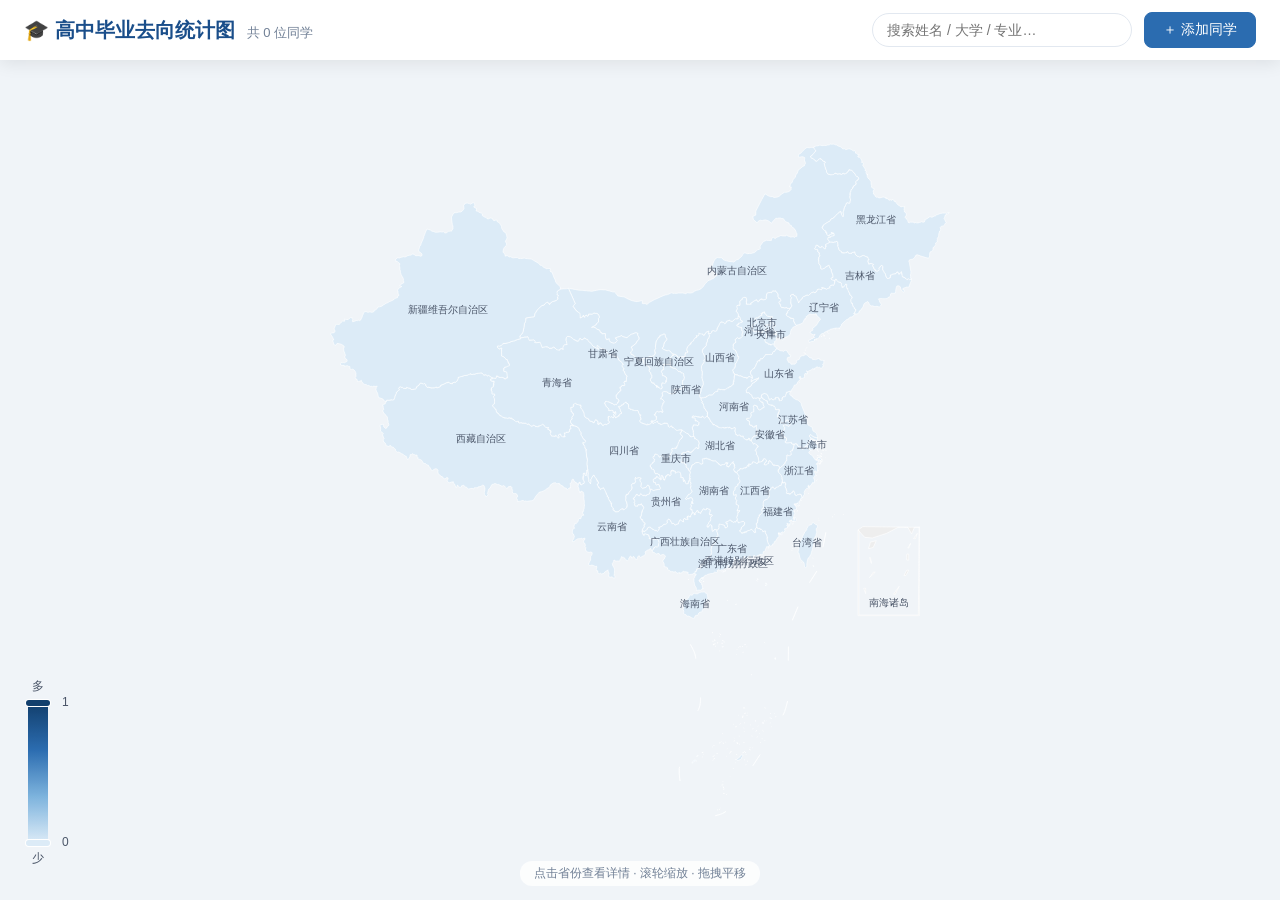
==== graduation/index.html @ b3c22d7d "Add files via upload" ====
<!DOCTYPE html>
<html lang="zh-CN">
<head>
  <meta charset="UTF-8">
  <meta name="viewport" content="width=device-width, initial-scale=1.0">
  <title>高中毕业去向统计图</title>
  <link rel="stylesheet" href="css/style.css">
</head>
<body>
  <header class="header">
    <div class="header-left">
      <h1>🎓 高中毕业去向统计图</h1>
      <span id="totalCount" class="total-count"></span>
    </div>
    <div class="header-right">
      <div class="search-box">
        <input type="text" id="searchInput" placeholder="搜索姓名 / 大学 / 专业…" autocomplete="off">
        <div id="searchResults" class="search-results hidden"></div>
      </div>
      <button id="addBtn" class="btn btn-primary">＋ 添加同学</button>
    </div>
  </header>

  <main class="map-container">
    <div id="mapToolbar" class="map-toolbar hidden">
      <button id="backBtn" class="btn">← 返回全国地图</button>
      <span id="provinceTitle" class="province-title"></span>
    </div>
    <div id="map"></div>
    <div id="cityPopup" class="city-popup hidden"></div>
    <div id="mapHint" class="map-hint">点击省份查看详情 · 滚轮缩放 · 拖拽平移</div>
  </main>

  <!-- 同学详情弹窗 -->
  <div id="detailModal" class="modal-mask hidden">
    <div class="modal">
      <div class="modal-header">
        <h2>同学资料</h2>
        <button class="modal-close" data-close="detailModal">×</button>
      </div>
      <div class="modal-body">
        <dl class="detail-list">
          <div class="detail-item"><dt>姓名</dt><dd id="dName"></dd></div>
          <div class="detail-item"><dt>录取大学</dt><dd id="dUniversity"></dd></div>
          <div class="detail-item"><dt>录取专业</dt><dd id="dMajor"></dd></div>
          <div class="detail-item"><dt>省市</dt><dd id="dRegion"></dd></div>
          <div class="detail-item"><dt>微信号</dt><dd id="dWechat"></dd></div>
          <div class="detail-item"><dt>QQ号</dt><dd id="dQq"></dd></div>
          <div class="detail-item"><dt>电话号码</dt><dd id="dPhone"></dd></div>
        </dl>
      </div>
    </div>
  </div>

  <!-- 添加同学弹窗 -->
  <div id="addModal" class="modal-mask hidden">
    <div class="modal">
      <div class="modal-header">
        <h2>添加同学</h2>
        <button class="modal-close" data-close="addModal">×</button>
      </div>
      <div class="modal-body">
        <form id="addForm" novalidate>
          <label class="form-field">
            <span>姓名 <em>*</em></span>
            <input type="text" name="name" required maxlength="20">
          </label>
          <label class="form-field">
            <span>录取大学 <em>*</em></span>
            <input type="text" name="university" required maxlength="40">
          </label>
          <label class="form-field">
            <span>录取专业 <em>*</em></span>
            <input type="text" name="major" required maxlength="40">
          </label>
          <div class="form-row">
            <label class="form-field">
              <span>省份 <em>*</em></span>
              <select name="province" required>
                <option value="">请选择省份</option>
              </select>
            </label>
            <label class="form-field">
              <span>城市 <em>*</em></span>
              <select name="city" required disabled>
                <option value="">请先选择省份</option>
              </select>
            </label>
          </div>
          <label class="form-field">
            <span>微信号</span>
            <input type="text" name="wechat" maxlength="40">
          </label>
          <label class="form-field">
            <span>QQ号</span>
            <input type="text" name="qq" maxlength="15" inputmode="numeric">
          </label>
          <label class="form-field">
            <span>电话号码</span>
            <input type="text" name="phone" maxlength="20" inputmode="tel">
          </label>
          <div class="form-actions">
            <button type="button" class="btn" data-close="addModal">取消</button>
            <button type="submit" class="btn btn-primary">保存</button>
          </div>
        </form>
      </div>
    </div>
  </div>

  <div id="toast" class="toast hidden"></div>

  <script src="libs/echarts.min.js"></script>
  <script src="js/data.js"></script>
  <script src="js/map.js"></script>
  <script src="js/ui.js"></script>
  <script src="js/main.js"></script>
</body>
</html>
---- graduation/css/style.css ----
/* ===== 全局 ===== */
* {
  margin: 0;
  padding: 0;
  box-sizing: border-box;
}

:root {
  --primary: #2b6cb0;
  --primary-dark: #1a4e8a;
  --accent: #e53e3e;
  --bg: #f0f4f8;
  --card: #ffffff;
  --text: #2d3748;
  --text-light: #718096;
  --border: #e2e8f0;
  --shadow: 0 4px 16px rgba(0, 0, 0, 0.08);
}

body {
  font-family: "Microsoft YaHei", "PingFang SC", "Segoe UI", sans-serif;
  background: var(--bg);
  color: var(--text);
  height: 100vh;
  display: flex;
  flex-direction: column;
  overflow: hidden;
}

.hidden {
  display: none !important;
}

/* ===== 顶部栏 ===== */
.header {
  display: flex;
  align-items: center;
  justify-content: space-between;
  padding: 12px 24px;
  background: var(--card);
  box-shadow: var(--shadow);
  z-index: 10;
  flex-wrap: wrap;
  gap: 10px;
}

.header-left {
  display: flex;
  align-items: baseline;
  gap: 12px;
}

.header h1 {
  font-size: 20px;
  font-weight: 600;
  color: var(--primary-dark);
}

.total-count {
  font-size: 13px;
  color: var(--text-light);
}

.header-right {
  display: flex;
  align-items: center;
  gap: 12px;
}

/* ===== 搜索框 ===== */
.search-box {
  position: relative;
}

#searchInput {
  width: 260px;
  padding: 8px 14px;
  border: 1px solid var(--border);
  border-radius: 20px;
  font-size: 14px;
  outline: none;
  transition: border-color 0.2s, box-shadow 0.2s;
}

#searchInput:focus {
  border-color: var(--primary);
  box-shadow: 0 0 0 3px rgba(43, 108, 176, 0.15);
}

.search-results {
  position: absolute;
  top: calc(100% + 6px);
  left: 0;
  right: 0;
  max-height: 320px;
  overflow-y: auto;
  background: var(--card);
  border: 1px solid var(--border);
  border-radius: 10px;
  box-shadow: var(--shadow);
  z-index: 100;
}

.search-result-item {
  padding: 10px 14px;
  cursor: pointer;
  border-bottom: 1px solid var(--border);
  transition: background 0.15s;
}

.search-result-item:last-child {
  border-bottom: none;
}

.search-result-item:hover {
  background: #ebf4fc;
}

.search-result-item .sri-name {
  font-weight: 600;
  font-size: 14px;
}

.search-result-item .sri-info {
  font-size: 12px;
  color: var(--text-light);
  margin-top: 2px;
}

.search-empty {
  padding: 14px;
  text-align: center;
  color: var(--text-light);
  font-size: 13px;
}

/* ===== 按钮 ===== */
.btn {
  padding: 8px 18px;
  border: 1px solid var(--border);
  border-radius: 8px;
  background: var(--card);
  color: var(--text);
  font-size: 14px;
  cursor: pointer;
  transition: all 0.2s;
}

.btn:hover {
  border-color: var(--primary);
  color: var(--primary);
}

.btn-primary {
  background: var(--primary);
  border-color: var(--primary);
  color: #fff;
}

.btn-primary:hover {
  background: var(--primary-dark);
  color: #fff;
}

/* ===== 地图区 ===== */
.map-container {
  position: relative;
  flex: 1;
  min-height: 0;
}

#map {
  width: 100%;
  height: 100%;
}

.map-toolbar {
  position: absolute;
  top: 16px;
  left: 20px;
  z-index: 20;
  display: flex;
  align-items: center;
  gap: 14px;
}

.province-title {
  font-size: 18px;
  font-weight: 600;
  color: var(--primary-dark);
  text-shadow: 0 1px 3px rgba(255, 255, 255, 0.9);
}

.map-hint {
  position: absolute;
  bottom: 14px;
  left: 50%;
  transform: translateX(-50%);
  font-size: 12px;
  color: var(--text-light);
  background: rgba(255, 255, 255, 0.8);
  padding: 4px 14px;
  border-radius: 12px;
  pointer-events: none;
}

/* ===== 同市同学浮层(大头针旁) ===== */
.city-popup {
  position: absolute;
  z-index: 30;
  background: var(--card);
  border: 1px solid var(--border);
  border-radius: 10px;
  box-shadow: var(--shadow);
  padding: 10px 12px;
  min-width: 130px;
  max-width: 260px;
}

/* ===== 地图 tooltip(同市同学列表) ===== */
.tip-city {
  font-weight: 600;
  font-size: 13px;
  padding-bottom: 6px;
  border-bottom: 1px solid var(--border);
  margin-bottom: 6px;
  color: var(--primary-dark);
}

.tip-list {
  max-height: 180px;
  overflow-y: auto;
  min-width: 110px;
}

.tip-student {
  padding: 5px 8px;
  border-radius: 5px;
  cursor: pointer;
  font-size: 13px;
  transition: background 0.15s;
  white-space: nowrap;
}

.tip-student:hover {
  background: #ebf4fc;
  color: var(--primary);
}

.tip-student .tip-uni {
  font-size: 11px;
  color: var(--text-light);
  margin-left: 6px;
}

/* ===== 弹窗 ===== */
.modal-mask {
  position: fixed;
  inset: 0;
  background: rgba(0, 0, 0, 0.45);
  display: flex;
  align-items: center;
  justify-content: center;
  z-index: 1000;
}

.modal {
  background: var(--card);
  border-radius: 12px;
  width: 440px;
  max-width: 92vw;
  max-height: 88vh;
  overflow-y: auto;
  box-shadow: 0 12px 40px rgba(0, 0, 0, 0.2);
  animation: modalIn 0.2s ease-out;
}

@keyframes modalIn {
  from {
    opacity: 0;
    transform: translateY(-14px) scale(0.97);
  }
  to {
    opacity: 1;
    transform: none;
  }
}

.modal-header {
  display: flex;
  align-items: center;
  justify-content: space-between;
  padding: 16px 22px;
  border-bottom: 1px solid var(--border);
}

.modal-header h2 {
  font-size: 17px;
  color: var(--primary-dark);
}

.modal-close {
  border: none;
  background: none;
  font-size: 24px;
  line-height: 1;
  cursor: pointer;
  color: var(--text-light);
}

.modal-close:hover {
  color: var(--accent);
}

.modal-body {
  padding: 20px 22px;
}

/* ===== 详情列表 ===== */
.detail-list .detail-item {
  display: flex;
  padding: 10px 0;
  border-bottom: 1px dashed var(--border);
}

.detail-list .detail-item:last-child {
  border-bottom: none;
}

.detail-list dt {
  width: 90px;
  flex-shrink: 0;
  color: var(--text-light);
  font-size: 14px;
}

.detail-list dd {
  font-size: 14px;
  word-break: break-all;
}

/* ===== 表单 ===== */
.form-field {
  display: block;
  margin-bottom: 14px;
}

.form-field span {
  display: block;
  font-size: 13px;
  color: var(--text-light);
  margin-bottom: 5px;
}

.form-field em {
  color: var(--accent);
  font-style: normal;
}

.form-field input,
.form-field select {
  width: 100%;
  padding: 8px 12px;
  border: 1px solid var(--border);
  border-radius: 8px;
  font-size: 14px;
  outline: none;
  background: #fff;
  transition: border-color 0.2s, box-shadow 0.2s;
}

.form-field input:focus,
.form-field select:focus {
  border-color: var(--primary);
  box-shadow: 0 0 0 3px rgba(43, 108, 176, 0.12);
}

.form-field input.invalid,
.form-field select.invalid {
  border-color: var(--accent);
}

.form-row {
  display: flex;
  gap: 12px;
}

.form-row .form-field {
  flex: 1;
}

.form-actions {
  display: flex;
  justify-content: flex-end;
  gap: 10px;
  margin-top: 6px;
}

/* ===== Toast ===== */
.toast {
  position: fixed;
  top: 70px;
  left: 50%;
  transform: translateX(-50%);
  background: rgba(45, 55, 72, 0.92);
  color: #fff;
  padding: 10px 22px;
  border-radius: 8px;
  font-size: 14px;
  z-index: 2000;
  animation: toastIn 0.25s ease-out;
  max-width: 80vw;
}

.toast.error {
  background: rgba(197, 48, 48, 0.95);
}

@keyframes toastIn {
  from {
    opacity: 0;
    transform: translate(-50%, -8px);
  }
  to {
    opacity: 1;
    transform: translate(-50%, 0);
  }
}

/* ===== 响应式 ===== */
@media (max-width: 640px) {
  .header h1 {
    font-size: 16px;
  }

  #searchInput {
    width: 160px;
  }

  .form-row {
    flex-direction: column;
    gap: 0;
  }
}
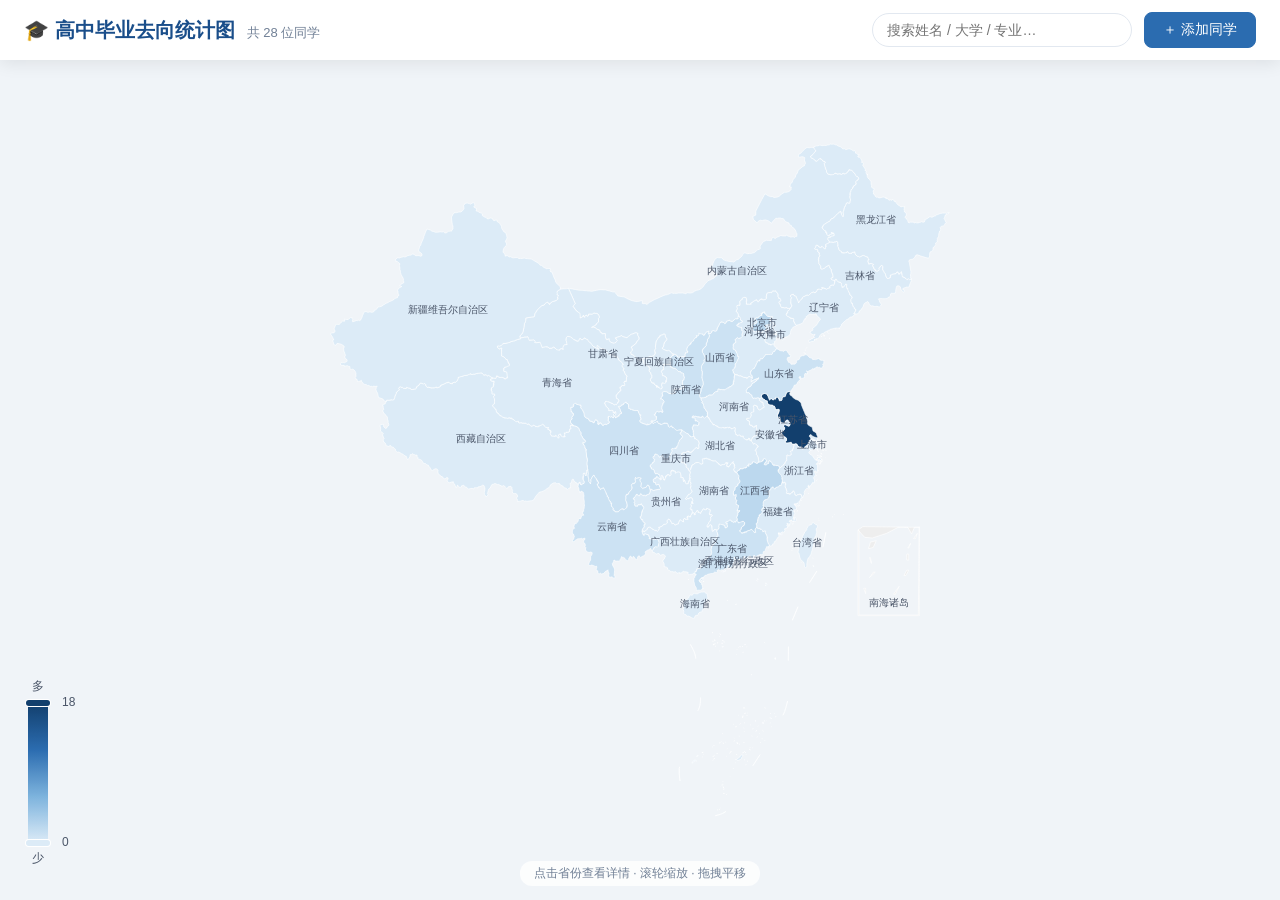
==== commit 370d4a79: "Add files via upload" ====
--- a/graduation/index.html
+++ b/graduation/index.html
@@ -108,6 +108,24 @@
     </div>
   </div>
 
+  <!-- 导出 JSON 弹窗（复制给小白） -->
+  <div id="exportModal" class="modal-mask hidden">
+    <div class="modal modal-export">
+      <div class="modal-header">
+        <h2>📋 复制给小白</h2>
+        <button class="modal-close" data-close="exportModal">×</button>
+      </div>
+      <div class="modal-body">
+        <p class="export-hint">将下方 JSON 复制发送给小白，由小白添加到 data.json：</p>
+        <textarea id="exportJson" class="export-textarea" readonly rows="8"></textarea>
+        <div class="form-actions">
+          <button type="button" class="btn" data-close="exportModal">关闭</button>
+          <button id="copyBtn" class="btn btn-primary">📋 一键复制</button>
+        </div>
+      </div>
+    </div>
+  </div>
+
   <div id="toast" class="toast hidden"></div>
 
   <script src="libs/echarts.min.js"></script>
--- a/graduation/css/style.css
+++ b/graduation/css/style.css
@@ -427,6 +427,33 @@
   }
 }
 
+/* ===== 导出 JSON 弹窗 ===== */
+.export-hint {
+  font-size: 13px;
+  color: var(--text-light);
+  margin-bottom: 10px;
+  line-height: 1.5;
+}
+
+.export-textarea {
+  width: 100%;
+  padding: 12px;
+  border: 1px solid var(--border);
+  border-radius: 8px;
+  font-size: 13px;
+  font-family: "Consolas", "Courier New", monospace;
+  line-height: 1.5;
+  resize: vertical;
+  background: #f7fafc;
+  color: var(--text);
+  outline: none;
+}
+
+.export-textarea:focus {
+  border-color: var(--primary);
+  box-shadow: 0 0 0 3px rgba(43, 108, 176, 0.12);
+}
+
 /* ===== 响应式 ===== */
 @media (max-width: 640px) {
   .header h1 {
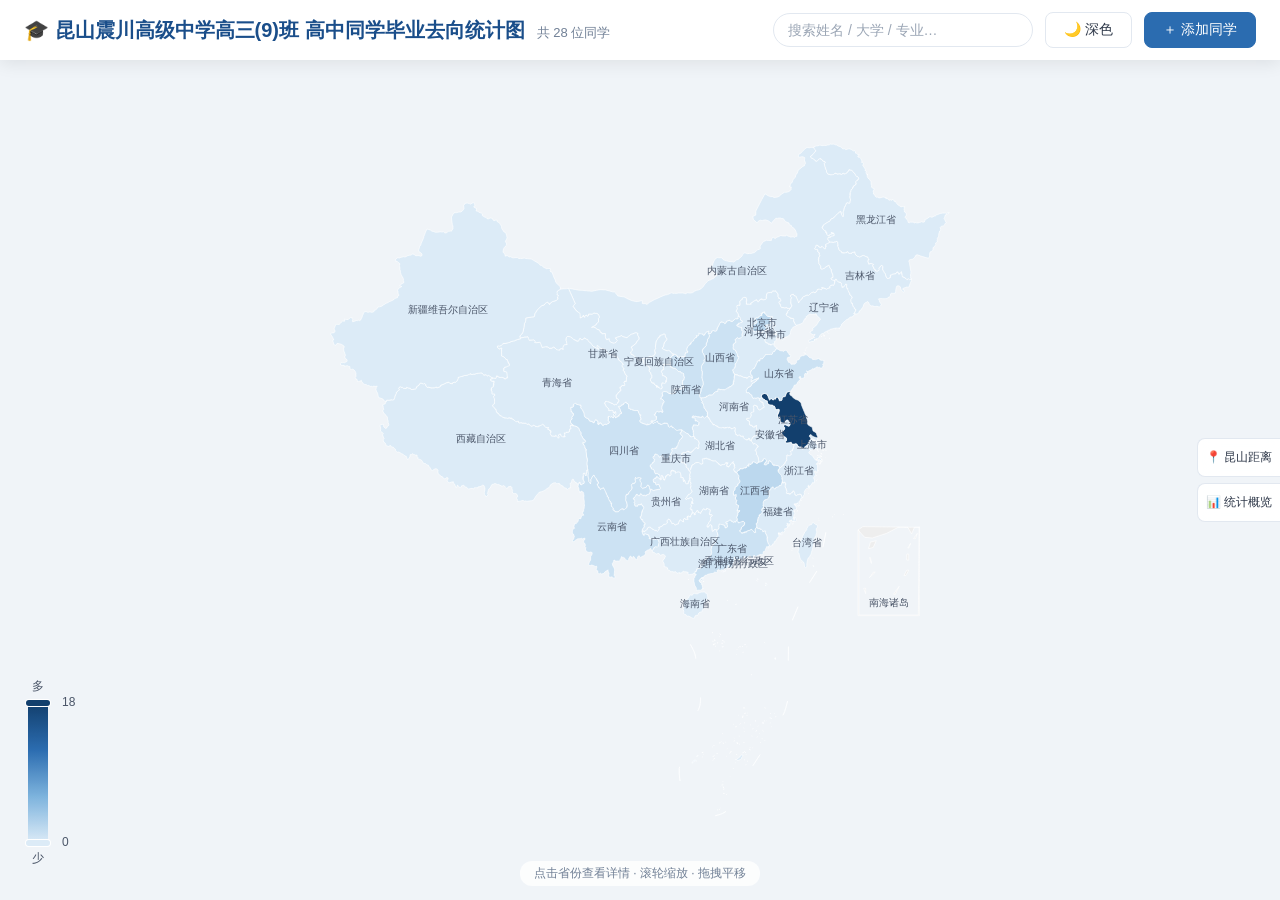
==== commit d873eb5d: "Add files via upload" ====
--- a/graduation/index.html
+++ b/graduation/index.html
@@ -3,13 +3,13 @@
 <head>
   <meta charset="UTF-8">
   <meta name="viewport" content="width=device-width, initial-scale=1.0">
-  <title>高中毕业去向统计图</title>
+  <title>🎓 昆山震川高级中学高三(9)班 高中同学毕业去向统计图</title>
   <link rel="stylesheet" href="css/style.css">
 </head>
 <body>
   <header class="header">
     <div class="header-left">
-      <h1>🎓 高中毕业去向统计图</h1>
+      <h1>🎓 昆山震川高级中学高三(9)班 高中同学毕业去向统计图</h1>
       <span id="totalCount" class="total-count"></span>
     </div>
     <div class="header-right">
@@ -17,6 +17,7 @@
         <input type="text" id="searchInput" placeholder="搜索姓名 / 大学 / 专业…" autocomplete="off">
         <div id="searchResults" class="search-results hidden"></div>
       </div>
+      <button id="themeToggle" class="btn" title="切换深色/浅色主题">🌙 深色</button>
       <button id="addBtn" class="btn btn-primary">＋ 添加同学</button>
     </div>
   </header>
@@ -29,6 +30,12 @@
     <div id="map"></div>
     <div id="cityPopup" class="city-popup hidden"></div>
     <div id="mapHint" class="map-hint">点击省份查看详情 · 滚轮缩放 · 拖拽平移</div>
+
+    <!-- 侧边工具栏入口 -->
+    <nav class="sidebar-nav">
+      <a class="sidebar-entry-btn" href="distance.html" title="查看距昆山距离">📍 昆山距离</a>
+      <a class="sidebar-entry-btn" href="stats.html" title="查看统计概览">📊 统计概览</a>
+    </nav>
   </main>
 
   <!-- 同学详情弹窗 -->
@@ -116,7 +123,7 @@
         <button class="modal-close" data-close="exportModal">×</button>
       </div>
       <div class="modal-body">
-        <p class="export-hint">将下方 JSON 复制发送给小白，由小白添加到 data.json：</p>
+        <p class="export-hint">由于小白没钱租用服务器, 所以只能搭建静态网页. </br> 故数据库操作只能人力进行. </br> 将下方 JSON 复制发送给小白，由小白手动添加到数据库：</p>
         <textarea id="exportJson" class="export-textarea" readonly rows="8"></textarea>
         <div class="form-actions">
           <button type="button" class="btn" data-close="exportModal">关闭</button>
--- a/graduation/css/style.css
+++ b/graduation/css/style.css
@@ -15,6 +15,52 @@
   --text-light: #718096;
   --border: #e2e8f0;
   --shadow: 0 4px 16px rgba(0, 0, 0, 0.08);
+  --hover-bg: #ebf4fc;
+  --input-bg: #ffffff;
+  --map-hint-bg: rgba(255, 255, 255, 0.8);
+  --title-shadow: rgba(255, 255, 255, 0.9);
+  --scatter-label-bg: rgba(255, 255, 255, 0.88);
+  --scatter-label-border: #cbd5e0;
+  --scatter-label-color: #2d3748;
+  --modal-mask: rgba(0, 0, 0, 0.45);
+  --toast-bg: rgba(45, 55, 72, 0.92);
+  --toast-error-bg: rgba(197, 48, 48, 0.95);
+  --toast-color: #fff;
+  --export-area-bg: #f7fafc;
+  --sidebar-bg: rgba(255, 255, 255, 0.94);
+  --sidebar-bar-bg: #e2e8f0;
+  --sidebar-bar-fill: linear-gradient(90deg, #2b6cb0, #63b3ed);
+  --sidebar-bar-hover: linear-gradient(90deg, #1a4e8a, #4299e1);
+  --sidebar-km-color: #718096;
+}
+
+[data-theme="dark"] {
+  --primary: #63b3ed;
+  --primary-dark: #90cdf4;
+  --accent: #fc8181;
+  --bg: #1a202c;
+  --card: #2d3748;
+  --text: #e2e8f0;
+  --text-light: #a0aec0;
+  --border: #4a5568;
+  --shadow: 0 4px 16px rgba(0, 0, 0, 0.35);
+  --hover-bg: #3d4f64;
+  --input-bg: #1a202c;
+  --map-hint-bg: rgba(26, 32, 44, 0.85);
+  --title-shadow: rgba(0, 0, 0, 0.6);
+  --scatter-label-bg: rgba(45, 55, 72, 0.92);
+  --scatter-label-border: #718096;
+  --scatter-label-color: #e2e8f0;
+  --modal-mask: rgba(0, 0, 0, 0.65);
+  --toast-bg: rgba(226, 232, 240, 0.95);
+  --toast-error-bg: rgba(252, 129, 129, 0.92);
+  --toast-color: #1a202c;
+  --export-area-bg: #1a202c;
+  --sidebar-bg: rgba(26, 32, 44, 0.94);
+  --sidebar-bar-bg: #3a4556;
+  --sidebar-bar-fill: linear-gradient(90deg, #63b3ed, #90cdf4);
+  --sidebar-bar-hover: linear-gradient(90deg, #4299e1, #63b3ed);
+  --sidebar-km-color: #a0aec0;
 }
 
 body {
@@ -79,7 +125,14 @@
   border-radius: 20px;
   font-size: 14px;
   outline: none;
+  background: var(--input-bg);
+  color: var(--text);
   transition: border-color 0.2s, box-shadow 0.2s;
+}
+
+#searchInput::placeholder {
+  color: var(--text-light);
+  opacity: 0.7;
 }
 
 #searchInput:focus {
@@ -113,7 +166,7 @@
 }
 
 .search-result-item:hover {
-  background: #ebf4fc;
+  background: var(--hover-bg);
 }
 
 .search-result-item .sri-name {
@@ -188,7 +241,7 @@
   font-size: 18px;
   font-weight: 600;
   color: var(--primary-dark);
-  text-shadow: 0 1px 3px rgba(255, 255, 255, 0.9);
+  text-shadow: 0 1px 3px var(--title-shadow);
 }
 
 .map-hint {
@@ -198,7 +251,7 @@
   transform: translateX(-50%);
   font-size: 12px;
   color: var(--text-light);
-  background: rgba(255, 255, 255, 0.8);
+  background: var(--map-hint-bg);
   padding: 4px 14px;
   border-radius: 12px;
   pointer-events: none;
@@ -243,7 +296,7 @@
 }
 
 .tip-student:hover {
-  background: #ebf4fc;
+  background: var(--hover-bg);
   color: var(--primary);
 }
 
@@ -257,7 +310,7 @@
 .modal-mask {
   position: fixed;
   inset: 0;
-  background: rgba(0, 0, 0, 0.45);
+  background: var(--modal-mask);
   display: flex;
   align-items: center;
   justify-content: center;
@@ -365,7 +418,8 @@
   border-radius: 8px;
   font-size: 14px;
   outline: none;
-  background: #fff;
+  background: var(--input-bg);
+  color: var(--text);
   transition: border-color 0.2s, box-shadow 0.2s;
 }
 
@@ -402,8 +456,8 @@
   top: 70px;
   left: 50%;
   transform: translateX(-50%);
-  background: rgba(45, 55, 72, 0.92);
-  color: #fff;
+  background: var(--toast-bg);
+  color: var(--toast-color);
   padding: 10px 22px;
   border-radius: 8px;
   font-size: 14px;
@@ -413,7 +467,7 @@
 }
 
 .toast.error {
-  background: rgba(197, 48, 48, 0.95);
+  background: var(--toast-error-bg);
 }
 
 @keyframes toastIn {
@@ -444,7 +498,7 @@
   font-family: "Consolas", "Courier New", monospace;
   line-height: 1.5;
   resize: vertical;
-  background: #f7fafc;
+  background: var(--export-area-bg);
   color: var(--text);
   outline: none;
 }
@@ -452,6 +506,40 @@
 .export-textarea:focus {
   border-color: var(--primary);
   box-shadow: 0 0 0 3px rgba(43, 108, 176, 0.12);
+}
+
+/* ===== 侧边工具栏入口 ===== */
+.sidebar-nav {
+  position: absolute;
+  top: 50%;
+  right: 0;
+  transform: translateY(-50%);
+  z-index: 25;
+  display: flex;
+  flex-direction: column;
+  gap: 6px;
+}
+
+.sidebar-entry-btn {
+  display: block;
+  padding: 10px 8px;
+  background: var(--sidebar-bg);
+  backdrop-filter: blur(10px);
+  border: 1px solid var(--border);
+  border-right: none;
+  border-radius: 8px 0 0 8px;
+  color: var(--text);
+  font-size: 12px;
+  text-align: center;
+  text-decoration: none;
+  cursor: pointer;
+  transition: all 0.2s;
+  white-space: nowrap;
+}
+
+.sidebar-entry-btn:hover {
+  color: var(--primary);
+  border-color: var(--primary);
 }
 
 /* ===== 响应式 ===== */
@@ -468,4 +556,9 @@
     flex-direction: column;
     gap: 0;
   }
-}
+
+  .sidebar-entry-btn {
+    font-size: 10px;
+    padding: 6px 4px;
+  }
+}
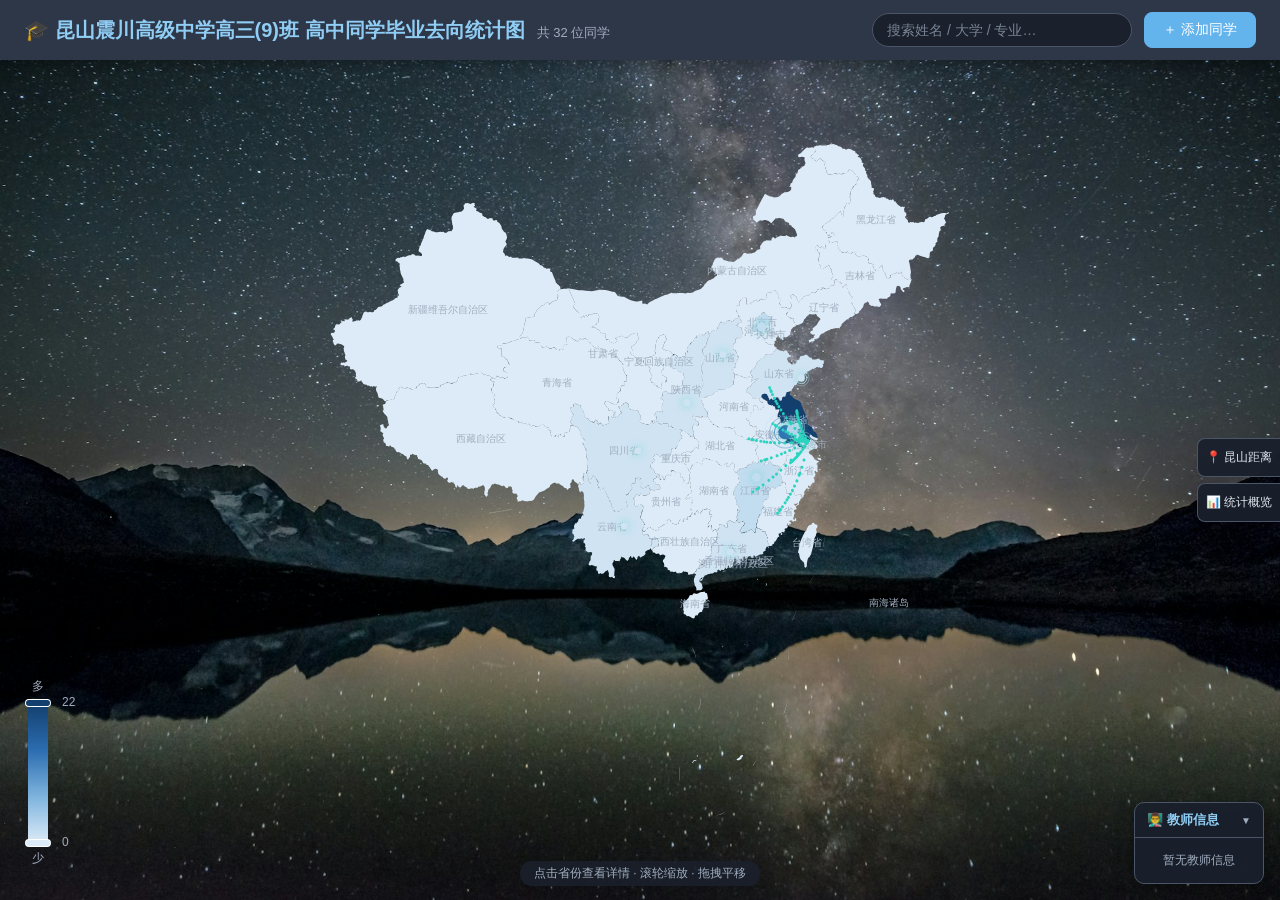
==== commit 95233a7a: "Add files via upload" ====
--- a/graduation/index.html
+++ b/graduation/index.html
@@ -17,7 +17,6 @@
         <input type="text" id="searchInput" placeholder="搜索姓名 / 大学 / 专业…" autocomplete="off">
         <div id="searchResults" class="search-results hidden"></div>
       </div>
-      <button id="themeToggle" class="btn" title="切换深色/浅色主题">🌙 深色</button>
       <button id="addBtn" class="btn btn-primary">＋ 添加同学</button>
     </div>
   </header>
@@ -139,6 +138,7 @@
   <script src="js/data.js"></script>
   <script src="js/map.js"></script>
   <script src="js/ui.js"></script>
+  <script src="js/teacher-panel.js"></script>
   <script src="js/main.js"></script>
 </body>
 </html>
--- a/graduation/css/style.css
+++ b/graduation/css/style.css
@@ -6,35 +6,6 @@
 }
 
 :root {
-  --primary: #2b6cb0;
-  --primary-dark: #1a4e8a;
-  --accent: #e53e3e;
-  --bg: #f0f4f8;
-  --card: #ffffff;
-  --text: #2d3748;
-  --text-light: #718096;
-  --border: #e2e8f0;
-  --shadow: 0 4px 16px rgba(0, 0, 0, 0.08);
-  --hover-bg: #ebf4fc;
-  --input-bg: #ffffff;
-  --map-hint-bg: rgba(255, 255, 255, 0.8);
-  --title-shadow: rgba(255, 255, 255, 0.9);
-  --scatter-label-bg: rgba(255, 255, 255, 0.88);
-  --scatter-label-border: #cbd5e0;
-  --scatter-label-color: #2d3748;
-  --modal-mask: rgba(0, 0, 0, 0.45);
-  --toast-bg: rgba(45, 55, 72, 0.92);
-  --toast-error-bg: rgba(197, 48, 48, 0.95);
-  --toast-color: #fff;
-  --export-area-bg: #f7fafc;
-  --sidebar-bg: rgba(255, 255, 255, 0.94);
-  --sidebar-bar-bg: #e2e8f0;
-  --sidebar-bar-fill: linear-gradient(90deg, #2b6cb0, #63b3ed);
-  --sidebar-bar-hover: linear-gradient(90deg, #1a4e8a, #4299e1);
-  --sidebar-km-color: #718096;
-}
-
-[data-theme="dark"] {
   --primary: #63b3ed;
   --primary-dark: #90cdf4;
   --accent: #fc8181;
@@ -65,7 +36,8 @@
 
 body {
   font-family: "Microsoft YaHei", "PingFang SC", "Segoe UI", sans-serif;
-  background: var(--bg);
+  background: var(--bg) url('../img/starry-bg.jpg') center / cover no-repeat;
+  background-attachment: fixed;
   color: var(--text);
   height: 100vh;
   display: flex;
@@ -542,6 +514,153 @@
   border-color: var(--primary);
 }
 
+/* ===== 教师信息面板 ===== */
+.teacher-panel {
+  position: fixed;
+  bottom: 16px;
+  right: 16px;
+  z-index: 90;
+  background: var(--sidebar-bg);
+  backdrop-filter: blur(10px);
+  border: 1px solid var(--border);
+  border-radius: 10px;
+  box-shadow: var(--shadow);
+  min-width: 130px;
+  max-width: 180px;
+  overflow: hidden;
+  transition: all 0.2s;
+}
+
+.teacher-panel-header {
+  display: flex;
+  align-items: center;
+  justify-content: space-between;
+  gap: 6px;
+  padding: 8px 12px;
+  font-size: 13px;
+  font-weight: 600;
+  color: var(--primary-dark);
+  cursor: pointer;
+  user-select: none;
+  border-bottom: 1px solid transparent;
+  transition: border-color 0.2s;
+}
+
+.teacher-panel:not(.teacher-panel-collapsed) .teacher-panel-header {
+  border-bottom-color: var(--border);
+}
+
+.teacher-panel-arrow {
+  font-size: 10px;
+  transition: transform 0.2s;
+  color: var(--text-light);
+}
+
+.teacher-panel-collapsed .teacher-panel-arrow {
+  transform: rotate(-90deg);
+}
+
+.teacher-panel-body {
+  padding: 4px 0;
+  max-height: 260px;
+  overflow-y: auto;
+}
+
+.teacher-panel-collapsed .teacher-panel-body {
+  display: none;
+}
+
+.teacher-item {
+  display: flex;
+  align-items: center;
+  gap: 8px;
+  padding: 6px 12px;
+  cursor: pointer;
+  font-size: 13px;
+  transition: background 0.15s;
+}
+
+.teacher-item:hover {
+  background: var(--hover-bg);
+}
+
+.teacher-role-badge {
+  flex-shrink: 0;
+  font-size: 10px;
+  padding: 1px 6px;
+  border-radius: 4px;
+  background: var(--primary);
+  color: #fff;
+  white-space: nowrap;
+}
+
+.teacher-role-badge.head-teacher {
+  background: var(--accent);
+}
+
+.teacher-name {
+  color: var(--text);
+  white-space: nowrap;
+  overflow: hidden;
+  text-overflow: ellipsis;
+}
+
+.teacher-empty {
+  padding: 10px 12px;
+  font-size: 12px;
+  color: var(--text-light);
+  text-align: center;
+  cursor: default;
+}
+
+/* ===== 教师联系弹窗 ===== */
+.teacher-popup {
+  position: fixed;
+  z-index: 2000;
+  background: var(--card);
+  border: 1px solid var(--border);
+  border-radius: 10px;
+  box-shadow: var(--shadow);
+  padding: 12px 14px;
+  min-width: 160px;
+  max-width: 220px;
+  animation: modalIn 0.15s ease-out;
+}
+
+.teacher-popup-name {
+  font-size: 15px;
+  font-weight: 600;
+  color: var(--text);
+  margin-bottom: 2px;
+}
+
+.teacher-popup-role {
+  font-size: 12px;
+  color: var(--primary);
+  margin-bottom: 8px;
+  padding-bottom: 6px;
+  border-bottom: 1px solid var(--border);
+}
+
+.teacher-popup-contact {
+  font-size: 13px;
+  color: var(--text);
+  margin: 4px 0;
+  display: flex;
+  justify-content: space-between;
+  gap: 8px;
+}
+
+.teacher-popup-contact-label {
+  color: var(--text-light);
+  flex-shrink: 0;
+}
+
+.teacher-contact-empty {
+  color: var(--text-light);
+  font-style: italic;
+}
+
 /* ===== 响应式 ===== */
 @media (max-width: 640px) {
   .header h1 {
@@ -561,4 +680,27 @@
     font-size: 10px;
     padding: 6px 4px;
   }
-}
+
+  .teacher-panel {
+    bottom: 8px;
+    right: 8px;
+    min-width: auto;
+    max-width: 150px;
+  }
+
+  .teacher-panel-header {
+    font-size: 11px;
+    padding: 6px 10px;
+  }
+
+  .teacher-item {
+    font-size: 11px;
+    padding: 4px 10px;
+    gap: 4px;
+  }
+
+  .teacher-popup {
+    max-width: 180px;
+  }
+
+}
